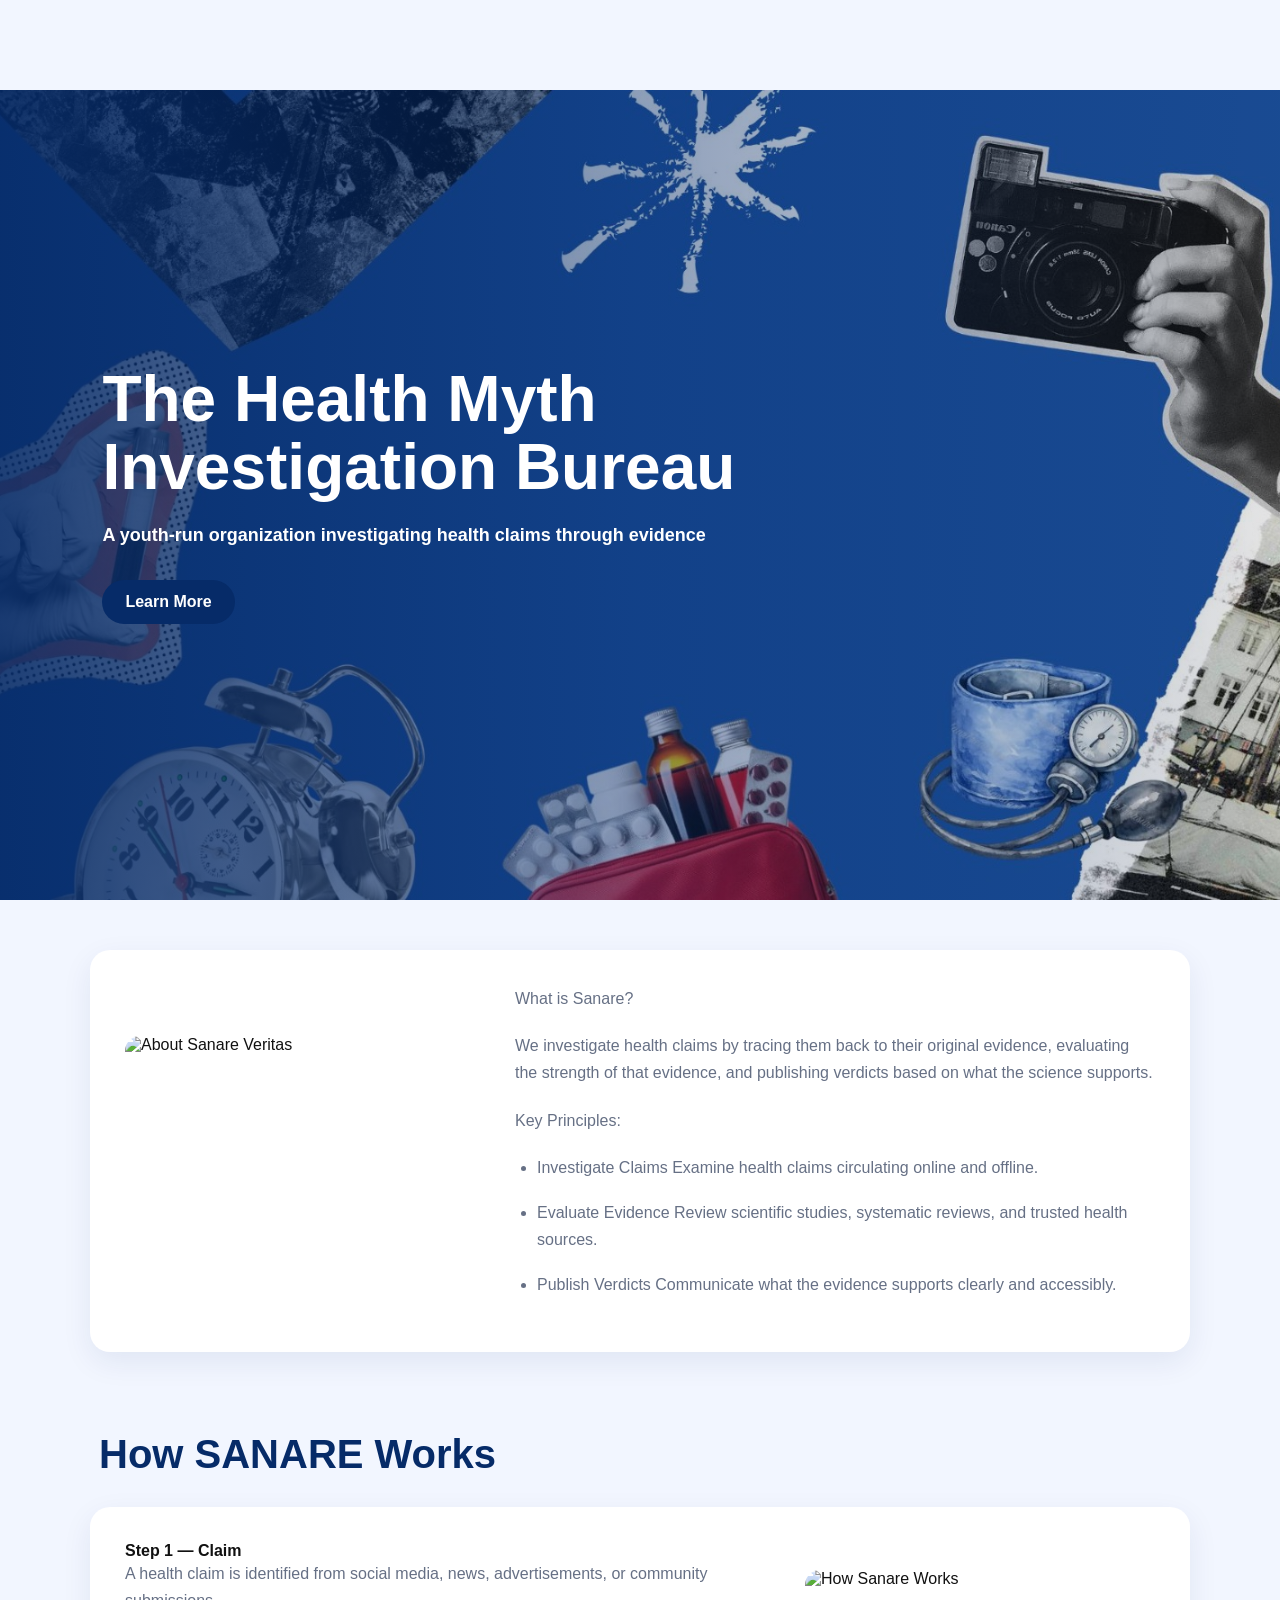
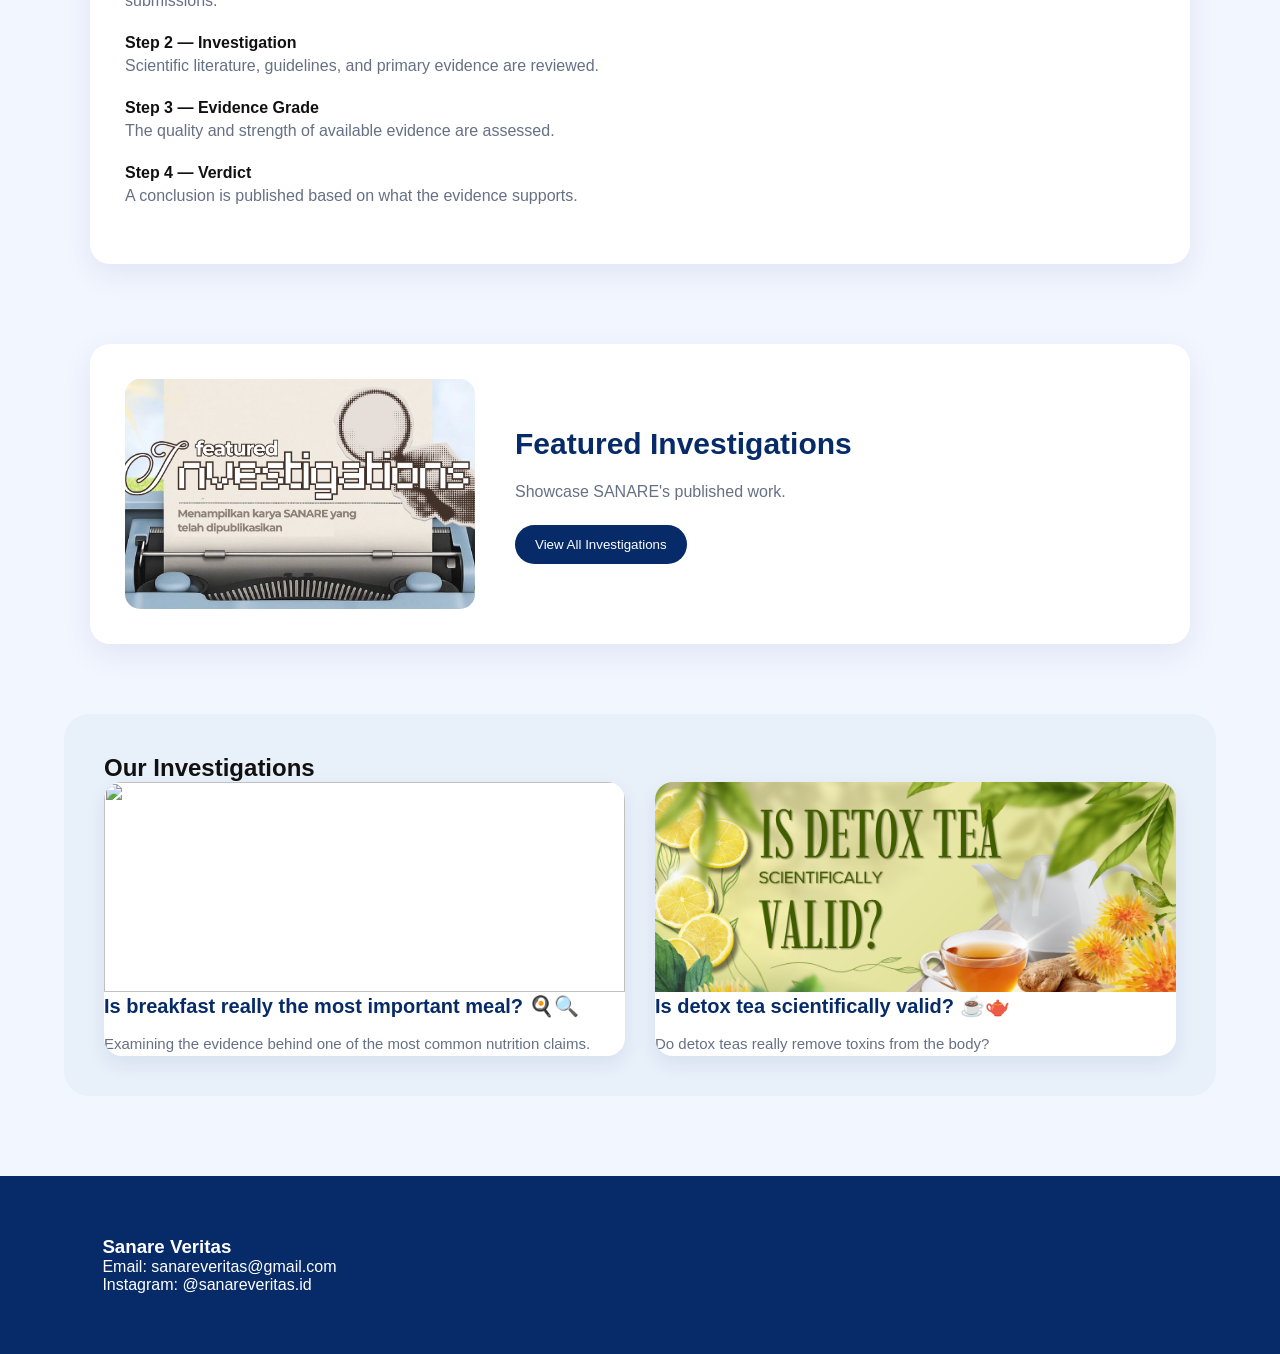
==== en/index.html @ 3969fbb6 "Merge 78046a35887aaabdb91041d71debe94c74459036 into 4fbbf6a1443d16c2fba03d0365af01596f315099" ====
<!DOCTYPE html>
<html lang="en">
<head>
    <meta charset="UTF-8">
    <meta name="viewport" content="width=device-width, initial-scale=1.0">
    <title>Sanare Veritas</title>
    <link rel="stylesheet" href="../assets/css/style.css">
</head>


<body>

<!-- NAVBAR -->
<div id="header-placeholder"></div>

<!-- HERO -->
<section class="hero">
    <div class="hero-content">
        <h2>The Health Myth Investigation Bureau</h2>
        <p>
            <b>A youth-run organization investigating health claims through evidence</b>
        </p>
        <a href="about.html" class="btn">Learn More</a>
    </div>
</section>

<!-- WHAT IS SANARE -->
<div class="card-large about-card">

    <img src="../assets/images/about_sanare.jpg" alt="About Sanare Veritas">

    <div>
        <p>What is Sanare?</p>
        <p>
            We investigate health claims by tracing them back to their original evidence,
            evaluating the strength of that evidence, and publishing verdicts based on what
            the science supports.
        </p>
        <p>Key Principles:</p>

        <ul class="principles">
            <li>
                Investigate Claims
                Examine health claims circulating online and offline.
            </li>
            <li>
                Evaluate Evidence
                Review scientific studies, systematic reviews, and trusted health sources.
            </li>
            <li>
                Publish Verdicts
                Communicate what the evidence supports clearly and accessibly.
            </li>
            </ul>
            </div>

</div>
<section class="featured">
    <h2>How SANARE Works</h2>
    <div class="card-large works-card">
        <div>
            <h4>Step 1 — Claim</h4>
            <p>A health claim is identified from social media, news, advertisements, or community submissions.</p>

            <h4>Step 2 — Investigation</h4>
            <p>Scientific literature, guidelines, and primary evidence are reviewed.</p>

            <h4>Step 3 — Evidence Grade</h4>
            <p>The quality and strength of available evidence are assessed.</p>

            <h4>Step 4 — Verdict</h4>
            <p>A conclusion is published based on what the evidence supports.</p>
        </div>

        <img src="../assets/images/how-it-works.jpg" alt="How Sanare Works">

    </div>

</section>
<!-- FEATURED -->
<div class="card-large">

    <img src="../assets/images/featured-investigations.jpg" alt="Featured Investigations">

    <div>
        <h3>Featured Investigations</h3>
        <p>Showcase SANARE's published work.</p>

        <a href="investigations.html">
            <button>View All Investigations</button>
        </a>
    </div>

</div>
<!-- ARTICLES -->
<section class="investigations">
    <h2>Our Investigations</h2>

    <div class="grid">
        <div class="card">
            <img src="../assets/images/breakfast.jpg">
            <h3>Is breakfast really the most important meal? 🍳🔍</h3>
            <p>Examining the evidence behind one of the most common nutrition claims.</p>
        </div>

        <div class="card">
            <img src="../assets/images/detox-tea.jpg">
            <h3>Is detox tea scientifically valid? ☕🫖</h3>
            <p>Do detox teas really remove toxins from the body?</p>
        </div>
    </div>
</section>

<script src="../assets/js/script.js"></script>
<!-- FOOTER -->
<footer>
    <h3>Sanare Veritas</h3>
    <p>Email: sanareveritas@gmail.com</p>
    <p>Instagram: @sanareveritas.id</p>
</footer>

</body>
</html>
---- assets/css/style.css ----
* {
    margin: 0;
    padding: 0;
    box-sizing: border-box;
    font-family: Arial, sans-serif;
}

:root {
    --navy: #062B68;
    --blue: #4C7C9B;
    --light-blue: #F2F6FF;
    --white: #FFFFFF;
    --black: #111111;
    --gray: #667085;
}

html {
    scroll-behavior: smooth;
}

body {
    background: var(--light-blue);
    color: var(--black);
    overflow-x: hidden;
}


/* =========================================================
   NAVBAR
========================================================= */

header {
    position: sticky;
    top: 0;
    z-index: 1000;

    display: flex;
    justify-content: space-between;
    align-items: center;

    padding: 20px 6%;

    background: rgba(255, 255, 255, 0.93);
    backdrop-filter: blur(10px);

    border-bottom: 1px solid #e5eaf0;
}

.logo {
    font-size: 28px;
    font-weight: 700;
    color: var(--navy);
}

nav {
    display: flex;
    gap: 25px;
}

nav a {
    text-decoration: none;
    color: var(--black);
    font-weight: 500;
    transition: 0.3s ease;
}

nav a:hover {
    color: var(--blue);
}

#header-placeholder {
    min-height: 90px;
}


/* =========================================================
   HOME — HERO
========================================================= */

.hero {
    min-height: 90vh;

    position: relative;

    display: flex;
    align-items: center;

    padding: 80px 8%;

    background:
        linear-gradient(
            90deg,
            rgba(6, 43, 104, 0.9),
            rgba(6, 43, 104, 0.45),
            rgba(0, 0, 0, 0.1)
        ),
        url("../images/hero-banner.jpeg") center / cover no-repeat;

    overflow: hidden;

    margin-bottom: 50px;
}

.hero-content {
    position: relative;
    z-index: 2;

    max-width: 700px;

    text-align: left;

    color: white;

    animation: heroText 1s ease-out;
}

.hero-content h2 {
    font-size: 64px;
    line-height: 1.05;
    margin-bottom: 20px;
}

.hero-content p {
    font-size: 18px;
    line-height: 1.6;
    margin-bottom: 30px;
    color: white;
}

.btn {
    display: inline-block;

    padding: 13px 23px;

    background: var(--navy);
    color: white;

    text-decoration: none;

    border-radius: 999px;

    font-weight: bold;

    transition: 0.3s ease;
}

.btn:hover {
    background: #0E449C;
    transform: translateY(-3px);
}

@keyframes heroText {
    from {
        opacity: 0;
        transform: translateY(40px);
    }

    to {
        opacity: 1;
        transform: translateY(0);
    }
}


/* =========================================================
   LARGE CARD
========================================================= */

.card-large {
    width: 100%;
    max-width: 1100px;

    min-height: 280px;

    margin: 20px auto 30px;

    padding: 35px;

    display: flex;
    align-items: center;

    gap: 40px;

    background: var(--white);

    border-radius: 20px;

    box-shadow:
        0 10px 30px rgba(6, 43, 104, 0.08);

    transition:
        transform 0.5s ease,
        box-shadow 0.5s ease;
}

.card-large:hover {
    transform: translateY(-10px) scale(1.01);

    box-shadow:
        0 20px 45px rgba(6, 43, 104, 0.18);
}

.card-large img {
    width: 350px;
    height: 230px;

    object-fit: cover;

    border-radius: 15px;

    flex-shrink: 0;

    transition: transform 0.5s ease;
}

.card-large:hover img {
    transform: scale(1.03);
}

.card-large h3 {
    font-size: 30px;
    line-height: 1.25;

    margin-bottom: 15px;

    color: var(--navy);
}

.card-large p {
    color: var(--gray);

    line-height: 1.7;

    margin-bottom: 20px;
}

.card-large button {
    padding: 12px 20px;

    background: var(--navy);
    color: white;

    border: none;
    border-radius: 999px;

    cursor: pointer;

    transition: 0.3s ease;
}

.card-large button:hover {
    background: var(--blue);
    transform: translateY(-2px);
}


/* =========================================================
   PRINCIPLES
========================================================= */

.principles {
    padding-left: 22px;
}

.principles li {
    margin-bottom: 18px;

    line-height: 1.7;

    color: var(--gray);
}


/* =========================================================
   INVESTIGATIONS
========================================================= */

.investigations {
    width: 90%;
    max-width: 1200px;

    margin: 70px auto;

    padding: 40px;

    background: #E8F0FA;

    border-radius: 25px;
}

.grid {
    display: grid;

    grid-template-columns: repeat(2, minmax(0, 1fr));

    gap: 30px;

    max-width: 1100px;

    margin: 0 auto;
}

.card {
    background: var(--white);

    border-radius: 18px;

    overflow: hidden;

    box-shadow:
        0 8px 20px rgba(6, 43, 104, 0.08);

    transition:
        transform 0.5s ease,
        box-shadow 0.5s ease;
}

.card:hover {
    transform: translateY(-10px) scale(1.02);

    box-shadow:
        0 20px 40px rgba(6, 43, 104, 0.18);
}

.card img {
    width: 100%;
    height: 210px;

    object-fit: cover;

    display: block;
}

.card-content {
    padding: 25px;
}

.card h3 {
    font-size: 20px;

    line-height: 1.4;

    margin-bottom: 12px;

    color: var(--navy);
}

.card p {
    font-size: 15px;

    color: var(--gray);

    line-height: 1.6;

    margin: 0;
}

.card-link {
    display: block;

    text-decoration: none;

    color: inherit;
}

.card-link .card-large {
    cursor: pointer;
}


/* =========================================================
   HOME — FEATURED
========================================================= */

.featured {
    width: 90%;
    max-width: 1200px;

    margin: 80px auto;
}

.featured h2 {
    font-size: 40px;

    margin-bottom: 30px;

    color: var(--navy);

    padding-left: 35px;
}


/* =========================================================
   ABOUT — HERO
   SAME AS HOME
========================================================= */

.about-page {
    min-height: 90vh;

    position: relative;

    display: flex;
    align-items: center;

    padding: 80px 8%;

    background:
        linear-gradient(
            90deg,
            rgba(6, 43, 104, 0.9),
            rgba(6, 43, 104, 0.45),
            rgba(0, 0, 0, 0.1)
        ),
        url("../images/hero-banner.jpeg") center / cover no-repeat;

    overflow: hidden;
}

.about-content {
    position: relative;
    z-index: 2;

    max-width: 700px;

    text-align: left;

    color: white;

    animation: heroText 1s ease-out;
}

.about-content h2 {
    font-size: 64px;

    line-height: 1.05;

    margin-bottom: 20px;
}

.about-content p {
    font-size: 18px;

    line-height: 1.6;

    margin-bottom: 30px;

    color: white;
}


/* =========================================================
   ABOUT — CONTENT BOXES
========================================================= */

.about-details {
    width: 90%;
    max-width: 1000px;

    margin: 80px auto;

    display: flex;
    flex-direction: column;

    gap: 30px;
}

.about-item {
    background: var(--white);

    padding: 35px;

    border-radius: 20px;

    box-shadow:
        0 10px 30px rgba(6, 43, 104, 0.08);

    transition:
        transform 0.4s ease,
        box-shadow 0.4s ease;
}

.about-item:hover {
    transform: translateY(-5px);

    box-shadow:
        0 18px 35px rgba(6, 43, 104, 0.14);
}

.about-item h2 {
    font-size: 32px;

    margin-bottom: 20px;

    color: var(--navy);
}

.about-item p {
    margin: 0;

    line-height: 1.8;

    color: var(--gray);
}

.about-list {
    padding-left: 22px;
}

.about-list li {
    margin-bottom: 22px;

    line-height: 1.8;

    color: var(--gray);
}

.about-list li:last-child {
    margin-bottom: 0;
}

.about-list strong {
    color: var(--navy);
}


/* =========================================================
   BECOME A PART OF SANARE
========================================================= */

.become-section h2 {
    margin-bottom: 30px;
}

.become-grid {
    display: grid;

    grid-template-columns: repeat(3, 1fr);

    gap: 20px;
}

.become-card {
    padding: 25px;

    background: var(--light-blue);

    border-radius: 16px;

    border: 1px solid #dce5f0;

    transition:
        transform 0.4s ease,
        box-shadow 0.4s ease;
}

.become-card:hover {
    transform: translateY(-5px);

    box-shadow:
        0 12px 25px rgba(6, 43, 104, 0.12);
}

.become-card h3 {
    font-size: 21px;

    margin-bottom: 15px;

    color: var(--navy);
}

.become-card p {
    line-height: 1.7;

    color: var(--gray);
}

.become-card button {
    margin-top: 15px;

    padding: 11px 18px;

    background: var(--navy);

    color: white;

    border: none;

    border-radius: 999px;

    cursor: pointer;

    transition: 0.3s ease;
}

.become-card button:hover {
    background: var(--blue);

    transform: translateY(-2px);
}


/* =========================================================
   SUBMIT A CLAIM
========================================================= */

.submit-section {
    width: 90%;
    max-width: 800px;

    margin: auto;

    padding: 100px 0;
}

.submit-section h2 {
    font-size: 48px;

    margin-bottom: 20px;

    color: var(--navy);
}

.submit-section p {
    color: var(--gray);

    margin-bottom: 40px;

    line-height: 1.7;
}

.claim-form {
    display: flex;

    flex-direction: column;

    gap: 20px;
}

.claim-form label {
    font-weight: 600;

    color: var(--navy);
}

.claim-form input,
.claim-form textarea {
    width: 100%;

    padding: 15px;

    border: 1px solid #d7dee8;

    border-radius: 12px;

    font-size: 16px;

    background: white;
}

.claim-form textarea {
    min-height: 150px;

    resize: vertical;
}

.claim-form button {
    width: fit-content;

    padding: 14px 24px;

    background: var(--navy);

    color: white;

    border: none;

    border-radius: 999px;

    cursor: pointer;
}

.claim-form button:hover {
    background: var(--blue);
}


/* =========================================================
   ARTICLE
========================================================= */

.article {
    width: 90%;
    max-width: 900px;

    margin: 60px auto;
}

.article h1 {
    font-size: 52px;

    line-height: 1.2;

    margin-bottom: 20px;

    color: var(--navy);
}

.article-meta {
    display: flex;

    gap: 20px;

    color: var(--gray);

    font-size: 15px;

    margin-bottom: 10px;
}

.editor {
    color: var(--gray);

    margin-bottom: 30px;
}

.article-image {
    width: 100%;

    border-radius: 18px;

    margin-bottom: 40px;
}

.article h2 {
    font-size: 34px;

    margin-bottom: 20px;

    color: var(--navy);
}

.article p {
    font-size: 18px;

    line-height: 1.8;

    color: #333;
}

mark {
    background: #DCEBFA;

    color: var(--navy);

    padding: 2px 4px;

    border-radius: 4px;
}


/* =========================================================
   FOOTER
========================================================= */

footer {
    margin-top: 80px;

    padding: 60px 8%;

    background: var(--navy);

    color: white;
}


/* =========================================================
   MOBILE
========================================================= */

@media (max-width: 768px) {

    header {
        flex-direction: column;

        gap: 15px;

        padding: 20px;
    }

    nav {
        gap: 15px;

        flex-wrap: wrap;

        justify-content: center;
    }


    /* HOME */

    .hero {
        min-height: 75vh;

        padding: 50px 25px;
    }

    .hero-content h2 {
        font-size: 40px;
    }

    .hero-content p {
        font-size: 16px;
    }


    /* LARGE CARD */

    .card-large {
        flex-direction: column;

        padding: 25px;

        gap: 25px;
    }

    .card-large img {
        width: 100%;

        height: 250px;
    }

    .card-large h3 {
        font-size: 25px;
    }


    /* INVESTIGATIONS */

    .investigations {
        width: 92%;

        padding: 25px;

        margin: 60px auto;
    }

    .grid {
        grid-template-columns: 1fr;
    }

    .card img {
        height: 220px;
    }


    /* ABOUT */

    .about-page {
        min-height: 75vh;

        padding: 50px 25px;
    }

    .about-content h2 {
        font-size: 40px;
    }

    .about-content p {
        font-size: 16px;
    }

    .about-details {
        width: 92%;

        margin: 60px auto;
    }

    .about-item {
        padding: 25px;
    }

    .about-item h2 {
        font-size: 26px;
    }

    .become-grid {
        grid-template-columns: 1fr;
    }


    /* FEATURED */

    .featured h2 {
        font-size: 32px;
        padding-left: 25px;
    }


    /* SUBMIT CLAIM */

    .submit-section {
        width: 90%;

        padding: 70px 0;
    }

    .submit-section h2 {
        font-size: 38px;
    }


    /* ARTICLE */

    .article {
        width: 90%;
    }

    .article h1 {
        font-size: 36px;
    }

    .article-meta {
        flex-direction: column;

        gap: 5px;
    }

    .article h2 {
        font-size: 26px;
    }

    .article p {
        font-size: 16px;
    }
}
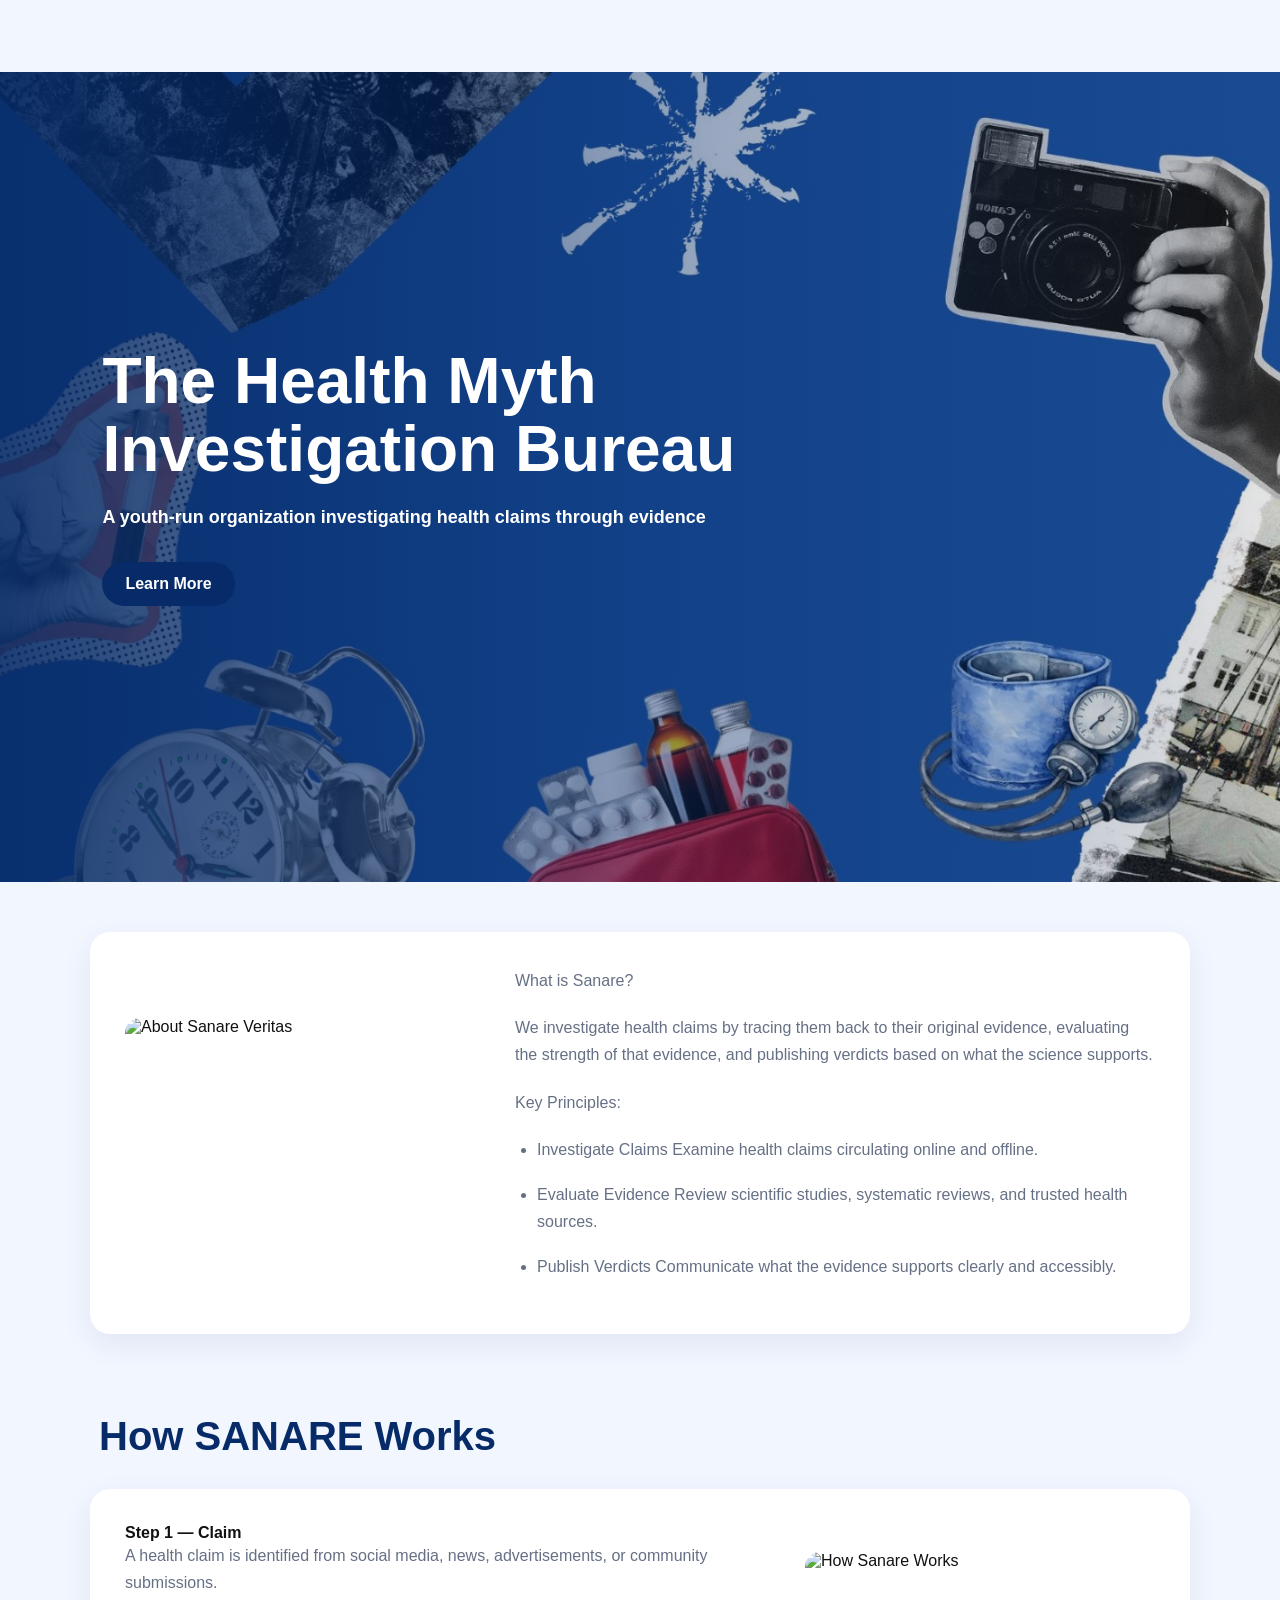
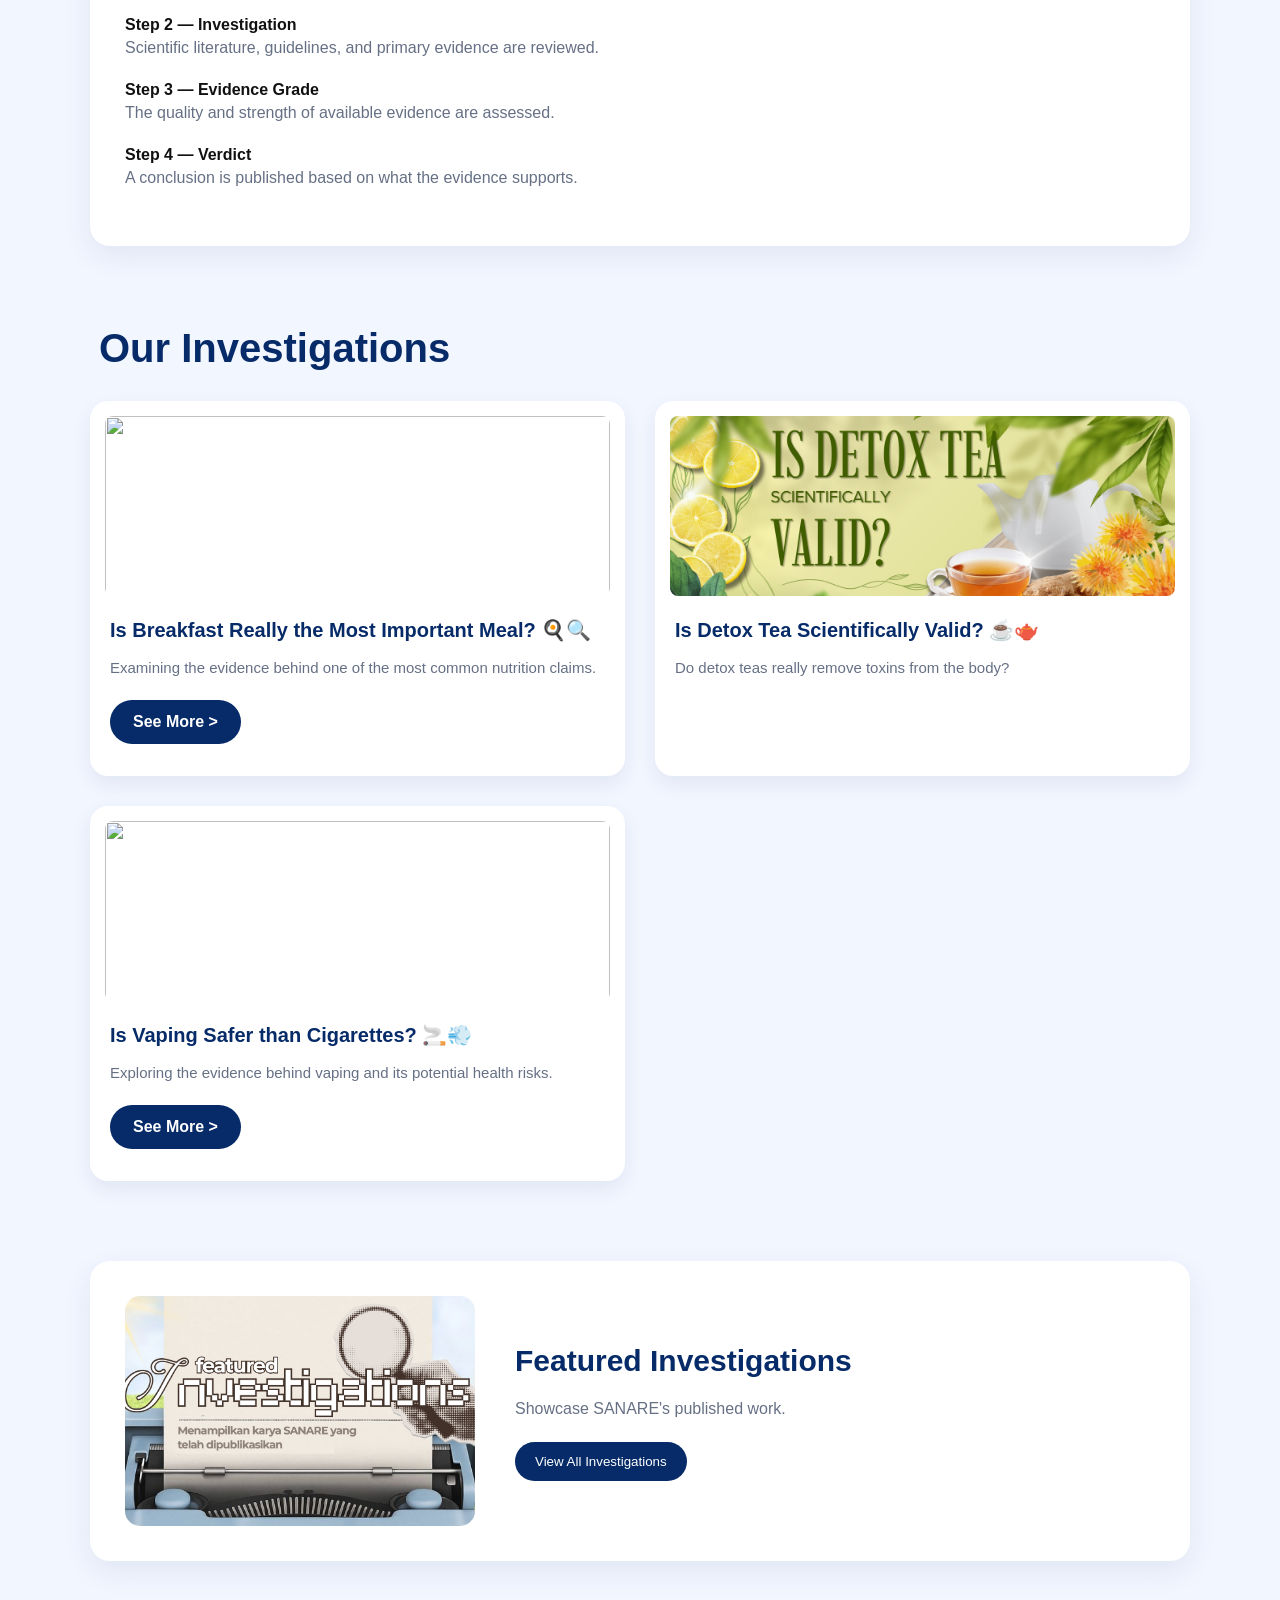
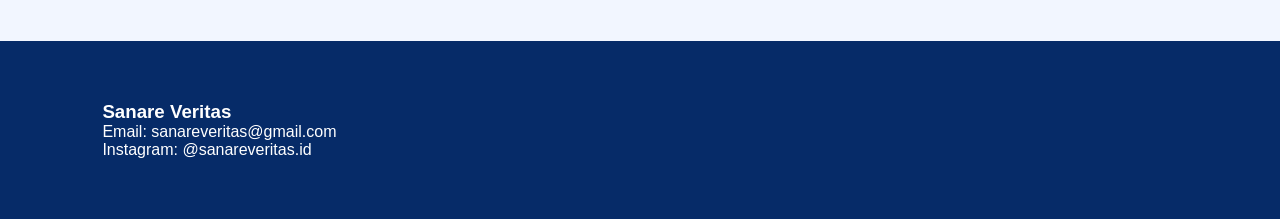
==== commit 44d7629e: "Merge pull request #20 from KucingJalanan12/main Cleaned up all CSS, website almost ready to launch" ====
--- a/en/index.html
+++ b/en/index.html
@@ -12,6 +12,7 @@
 
 <!-- NAVBAR -->
 <div id="header-placeholder"></div>
+<script src="../assets/js/header-loader.js"></script>
 
 <!-- HERO -->
 <section class="hero">
@@ -77,6 +78,40 @@
     </div>
 
 </section>
+
+<!-- ARTICLES -->
+<section class="investigations-preview">
+    <h2>Our Investigations</h2>
+
+    <div class="grid-investigations">
+        <div class="card-preview">
+            <img src="../assets/images/breakfast.jpg">
+            <div class="card-preview-content">
+                <h3>Is Breakfast Really the Most Important Meal? 🍳🔍</h3>
+                <p>Examining the evidence behind one of the most common nutrition claims.</p>
+                <a href="breakfast.html" class="btn">See More &gt;</a>
+            </div>
+        </div>
+
+        <div class="card-preview">
+            <img src="../assets/images/detox-tea.jpg">
+            <div class="card-preview-content">
+                <h3>Is Detox Tea Scientifically Valid? ☕🫖</h3>
+                <p>Do detox teas really remove toxins from the body?</p>
+            </div>
+        </div>
+
+        <div class="card-preview">
+            <img src="../assets/images/vape-cigarettes.jpg">
+            <div class="card-preview-content">
+                <h3>Is Vaping Safer than Cigarettes? 🚬💨</h3>
+                <p>Exploring the evidence behind vaping and its potential health risks.</p>
+                <a href="vape-cigarettes.html" class="btn">See More &gt;</a>
+            </div>
+        </div>
+    </div>
+</section>
+
 <!-- FEATURED -->
 <div class="card-large">
 
@@ -92,24 +127,6 @@
     </div>
 
 </div>
-<!-- ARTICLES -->
-<section class="investigations">
-    <h2>Our Investigations</h2>
-
-    <div class="grid">
-        <div class="card">
-            <img src="../assets/images/breakfast.jpg">
-            <h3>Is breakfast really the most important meal? 🍳🔍</h3>
-            <p>Examining the evidence behind one of the most common nutrition claims.</p>
-        </div>
-
-        <div class="card">
-            <img src="../assets/images/detox-tea.jpg">
-            <h3>Is detox tea scientifically valid? ☕🫖</h3>
-            <p>Do detox teas really remove toxins from the body?</p>
-        </div>
-    </div>
-</section>
 
 <script src="../assets/js/script.js"></script>
 <!-- FOOTER -->
--- a/assets/css/style.css
+++ b/assets/css/style.css
@@ -16,6 +16,7 @@
 
 html {
     scroll-behavior: smooth;
+    overscroll-behavior: none;
 }
 
 body {
@@ -38,7 +39,9 @@
     justify-content: space-between;
     align-items: center;
 
-    padding: 20px 6%;
+    min-height: 72px;
+    padding: 6px 1%;
+    padding-right: 3%;
 
     background: rgba(255, 255, 255, 0.93);
     backdrop-filter: blur(10px);
@@ -47,9 +50,51 @@
 }
 
 .logo {
-    font-size: 28px;
-    font-weight: 700;
-    color: var(--navy);
+    display: block;
+    width: 60px;
+    height: 60px;
+    object-fit: cover;
+    border-radius: 10px;
+}
+
+.logo-div > a {
+    position: relative;
+    display: block;
+    width: 60px;
+    height: 60px;
+}
+
+.logo-div img {
+    position: absolute;
+    top: 50%;
+    left: 50%;
+    display: block;
+    object-fit: cover;
+    border-radius: 10px;
+    transform: translate(-50%, -50%);
+    transition: opacity 250ms ease;
+}
+
+#logo {
+    width: 60px;
+    height: 60px;
+    opacity: 1;
+}
+
+#logo-home {
+    width: 48px;
+    height: 48px;
+    opacity: 0;
+}
+
+.logo-div:hover #logo,
+.logo-div:focus-within #logo {
+    opacity: 0;
+}
+
+.logo-div:hover #logo-home,
+.logo-div:focus-within #logo-home {
+    opacity: 1;
 }
 
 nav {
@@ -69,7 +114,7 @@
 }
 
 #header-placeholder {
-    min-height: 90px;
+    min-height: 72px;
 }
 
 
@@ -270,37 +315,42 @@
     color: var(--gray);
 }
 
-
-/* =========================================================
-   INVESTIGATIONS
-========================================================= */
-
-.investigations {
+/* =========================================================
+    INVESTIGATIONS PREVIEW
+========================================================= */
+
+.grid-investigations {
+    display: grid;
+
+    grid-template-columns: repeat(2, minmax(0, 1fr));
+
+    gap: 30px;
+
+    max-width: 1100px;
+
+    margin: 0 auto;
+
+    align-items: stretch;
+}
+
+.investigations-preview {
     width: 90%;
     max-width: 1200px;
 
-    margin: 70px auto;
-
-    padding: 40px;
-
-    background: #E8F0FA;
-
-    border-radius: 25px;
-}
-
-.grid {
-    display: grid;
-
-    grid-template-columns: repeat(2, minmax(0, 1fr));
-
-    gap: 30px;
-
-    max-width: 1100px;
-
-    margin: 0 auto;
-}
-
-.card {
+    margin: 80px auto;
+}
+
+.investigations-preview h2 {
+    font-size: 40px;
+
+    margin-bottom: 30px;
+
+    color: var(--navy);
+
+    padding-left: 35px;
+}
+
+.card-preview {
     background: var(--white);
 
     border-radius: 18px;
@@ -313,6 +363,117 @@
     transition:
         transform 0.5s ease,
         box-shadow 0.5s ease;
+
+    display: flex;
+    flex-direction: column;
+
+    height: 375px;
+}
+
+.card-preview:hover {
+    transform: translateY(-10px) scale(1.02);
+
+    box-shadow:
+        0 20px 40px rgba(6, 43, 104, 0.18);
+}
+
+.card-preview img {
+    width: 100%;
+    height: 210px;
+
+    object-fit: cover;
+    padding: 15px;
+
+    border-radius: 23px;
+
+    display: block;
+}
+
+.card-preview-content {
+    padding: 20px;
+    padding-top: 5px;
+
+    display: flex;
+    flex-direction: column;
+
+    flex: 1;
+}
+
+.card-preview h3 {
+    font-size: 20px;
+
+    line-height: 1.4;
+
+    margin-bottom: 12px;
+
+    color: var(--navy);
+}
+
+.card-preview p {
+    font-size: 15px;
+
+    color: var(--gray);
+
+    line-height: 1.6;
+
+    margin: 0;
+}
+
+.card-preview .btn {
+    align-self: flex-start;
+    margin-top: 20px;
+}
+
+.card-link {
+    display: flex;
+
+    text-decoration: none;
+
+    color: inherit;
+
+    height: 100%;
+}
+
+.card-link .card-large {
+    cursor: pointer;
+}
+
+/* =========================================================
+   INVESTIGATIONS
+========================================================= */
+
+.grid {
+    display: grid;
+
+    grid-template-columns: repeat(2, minmax(0, 1fr));
+
+    gap: 30px;
+
+    max-width: 1100px;
+
+    margin: 0 auto;
+
+    align-items: stretch;
+}
+
+.card {
+    background: var(--white);
+
+    border-radius: 18px;
+
+    overflow: hidden;
+
+    box-shadow:
+        0 8px 20px rgba(6, 43, 104, 0.08);
+
+    transition:
+        transform 0.5s ease,
+        box-shadow 0.5s ease;
+
+    display: flex;
+    flex-direction: column;
+
+    height: 420px;
 }
 
 .card:hover {
@@ -333,6 +494,11 @@
 
 .card-content {
     padding: 25px;
+
+    display: flex;
+    flex-direction: column;
+
+    flex: 1;
 }
 
 .card h3 {
@@ -356,18 +522,18 @@
 }
 
 .card-link {
-    display: block;
+    display: flex;
 
     text-decoration: none;
 
     color: inherit;
+
+    height: 100%;
 }
 
 .card-link .card-large {
     cursor: pointer;
 }
-
-
 /* =========================================================
    HOME — FEATURED
 ========================================================= */
@@ -641,6 +807,10 @@
     font-weight: 600;
 
     color: var(--navy);
+    display: inline-flex;
+    align-items: center;
+    gap: 10px;
+    line-height: 1.5;
 }
 
 .claim-form input,
@@ -658,6 +828,20 @@
     background: white;
 }
 
+.claim-form input[type="radio"],
+.claim-form input[type="checkbox"] {
+    width: auto;
+    min-width: 18px;
+    height: 18px;
+    margin: 0;
+    padding: 0;
+    border: none;
+    border-radius: 0;
+    background: transparent;
+    flex-shrink: 0;
+    accent-color: var(--navy);
+}
+
 .claim-form textarea {
     min-height: 150px;
 
@@ -837,22 +1021,27 @@
 
     /* INVESTIGATIONS */
 
-    .investigations {
-        width: 92%;
-
-        padding: 25px;
-
-        margin: 60px auto;
-    }
-
-    .grid {
-        grid-template-columns: 1fr;
-    }
-
-    .card img {
-        height: 220px;
-    }
-
+    /* INVESTIGATIONS */
+
+.investigations {
+    width: 92%;
+
+    padding: 25px;
+
+    margin: 60px auto;
+}
+
+.grid {
+    grid-template-columns: 1fr;
+}
+
+.card {
+    height: auto;
+}
+
+.card img {
+    height: 220px;
+}
 
     /* ABOUT */
 
